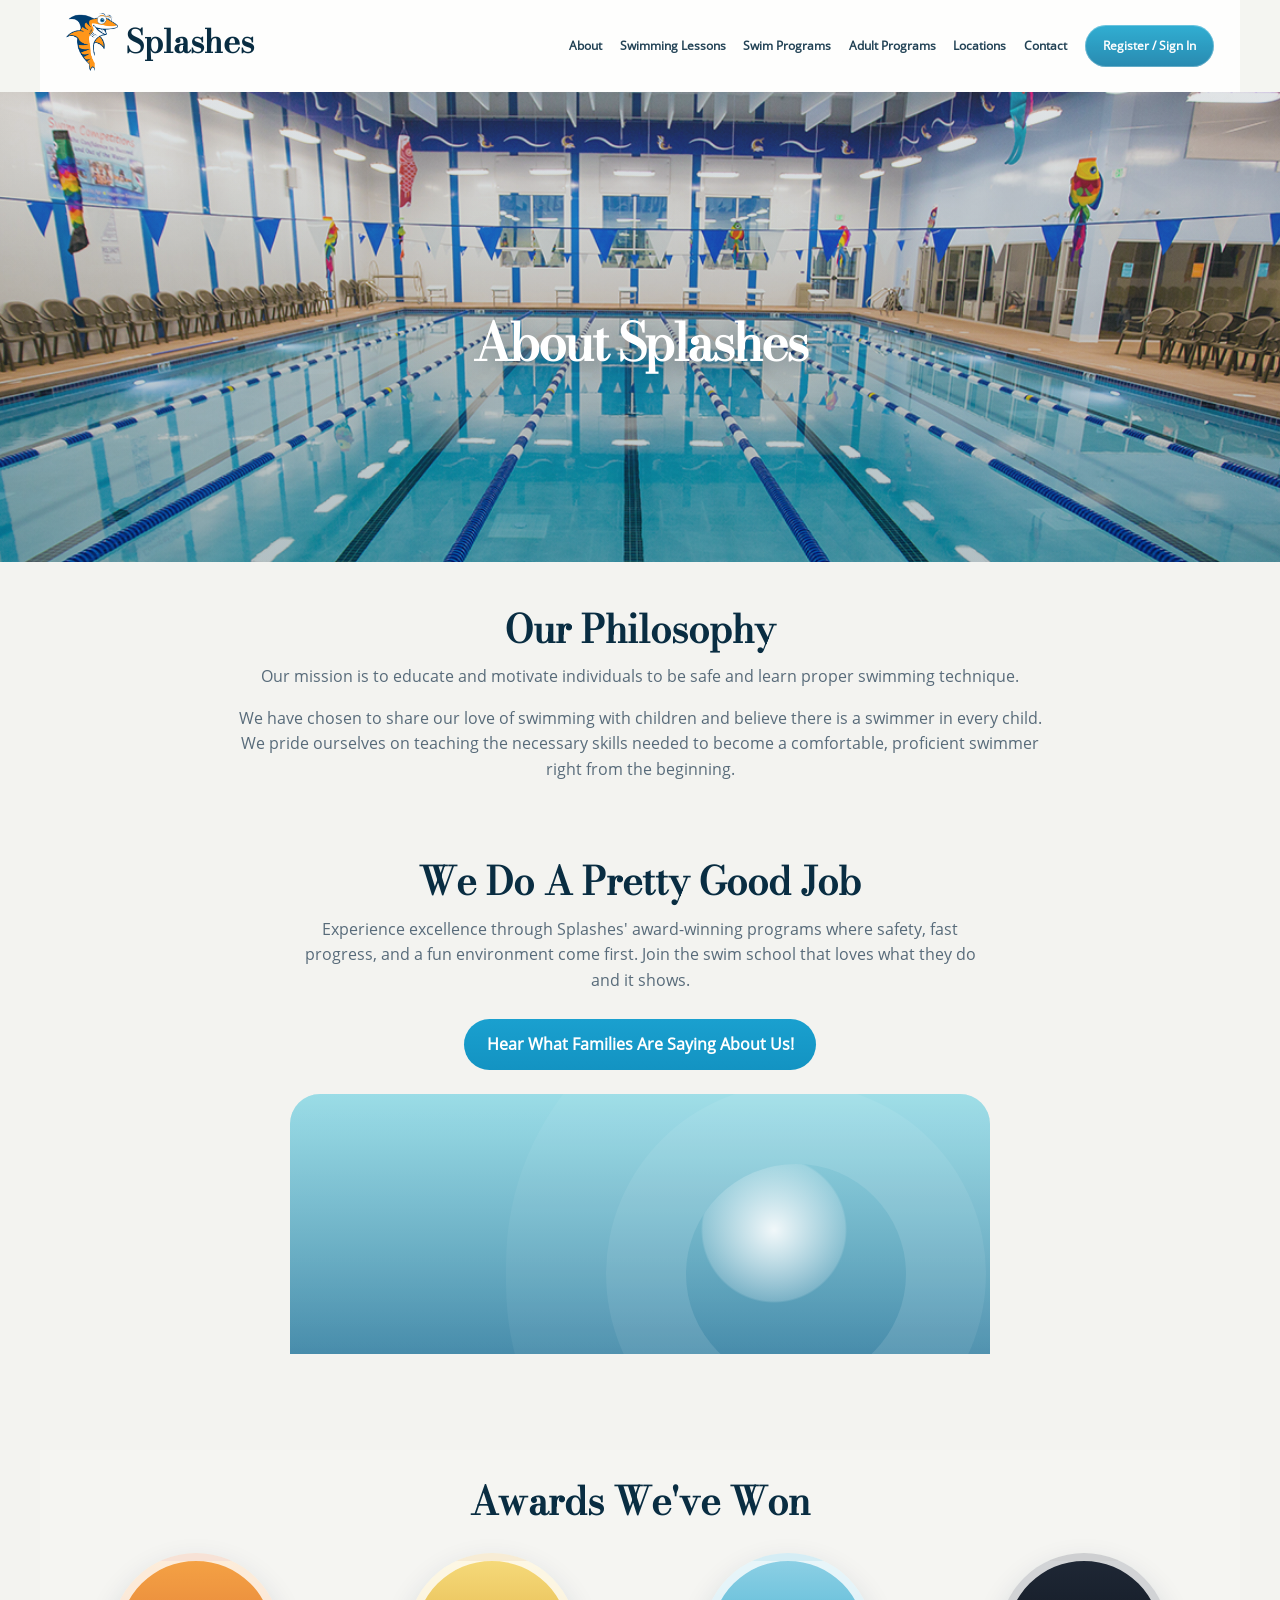
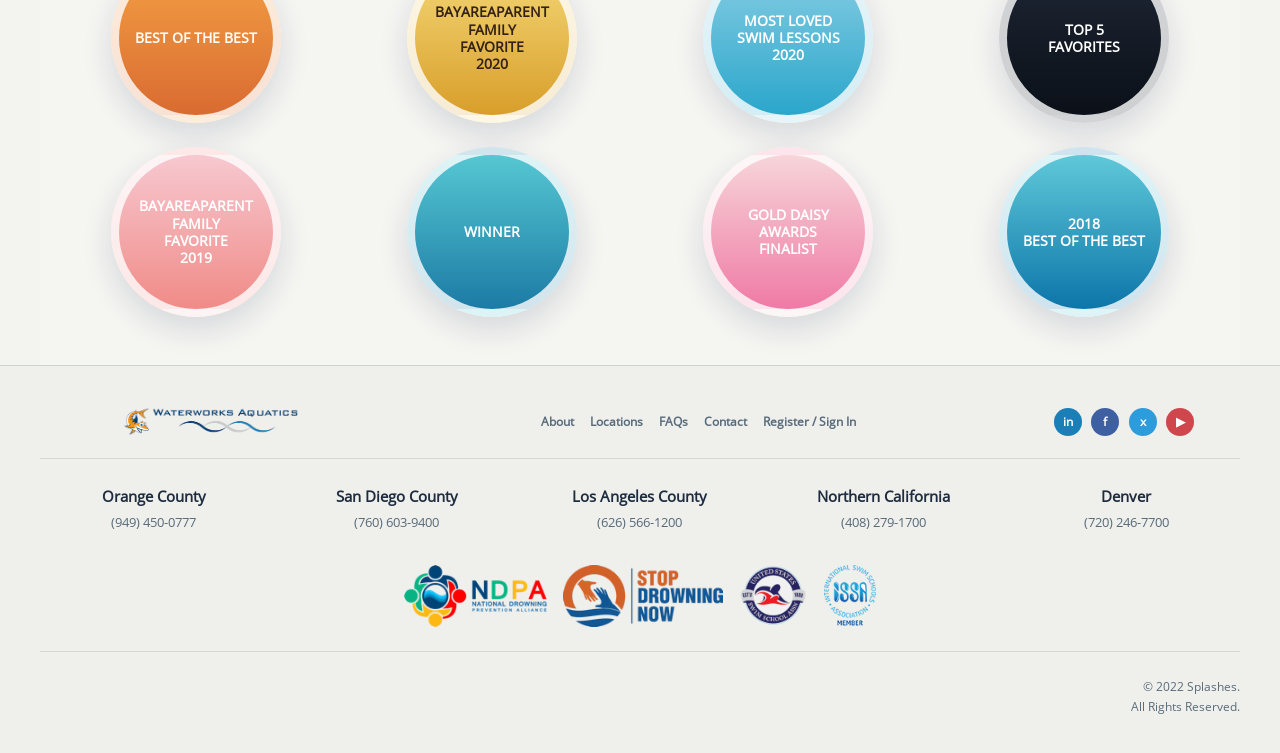
==== about.html @ 82102876 "Revised home page, added about and contact pages." ====
<!DOCTYPE html>
<html lang="en">
<head>
    <meta charset="UTF-8">
    <meta name="viewport" content="width=device-width, initial-scale=1.0">
    <title>Splashes Swim School | About</title>
    <link rel="stylesheet" href="style.css">
</head>
<body class="about-page">
    <header class="site-header site-header-home" id="site-header">
        <div class="brand-wrap">
            <a href="index.html" class="brand" aria-label="Splashes home">
                <img src="images/shark-full.png" alt="Splashes shark logo" class="brand-shark">
                <span class="brand-text">Splashes</span>
            </a>
        </div>

        <button class="nav-toggle" type="button" aria-expanded="false" aria-controls="site-nav">
            <span class="nav-toggle-lines" aria-hidden="true"></span>
        </button>

        <nav class="site-nav" id="site-nav" aria-label="Main navigation">
            <a href="about.html">About</a>
            <a href="index.html#lessons">Swimming Lessons</a>
            <a href="index.html#programs">Swim Programs</a>
            <a href="index.html#adult-programs">Adult Programs</a>
            <a href="index.html#locations">Locations</a>
            <a href="contact.html">Contact</a>
            <a class="nav-cta" href="index.html#register">Register / Sign In</a>
        </nav>
    </header>

    <main>
        <section class="hero about-hero">
            <div class="hero-content">
                <h1>About Splashes</h1>
            </div>
        </section>

        <section class="philosophy-section">
            <h2>Our Philosophy</h2>
            <div class="philosophy-copy">
                <p>Our mission is to educate and motivate individuals to be safe and learn proper swimming technique.</p>
                <p>We have chosen to share our love of swimming with children and believe there is a swimmer in every child. We pride ourselves on teaching the necessary skills needed to become a comfortable, proficient swimmer right from the beginning.</p>
            </div>
        </section>

        <section class="about-cta">
            <h2>We Do A Pretty Good Job</h2>
            <p>Experience excellence through Splashes' award-winning programs where safety, fast progress, and a fun environment come first. Join the swim school that loves what they do and it shows.</p>
            <a href="#about-awards" class="button button-primary button-inline">Hear What Families Are Saying About Us!</a>
            <div class="about-illustration" aria-hidden="true"></div>
        </section>

        <section class="awards-section" id="about-awards">
            <h2>Awards We've Won</h2>
            <div class="awards-grid">
                <div class="award-badge badge-orange">Best of the Best</div>
                <div class="award-badge badge-gold">BayAreaParent<br>Family<br>Favorite<br>2020</div>
                <div class="award-badge badge-cyan">Most Loved<br>Swim lessons<br>2020</div>
                <div class="award-badge badge-black">Top 5<br>Favorites</div>
                <div class="award-badge badge-salmon">BayAreaParent<br>Family<br>Favorite<br>2019</div>
                <div class="award-badge badge-teal">Winner</div>
                <div class="award-badge badge-pink">Gold Daisy<br>Awards<br>Finalist</div>
                <div class="award-badge badge-blue">2018<br>Best of the Best</div>
            </div>
        </section>
    </main>

    <footer class="site-footer" id="contact">
        <div class="footer-brand-row">
            <div class="footer-logo-wrap">
                <img src="images/footer-logo-wave-small.png" alt="Splashes logo" class="footer-logo">
            </div>
            <div class="footer-nav">
                <a href="about.html">About</a>
                <a href="index.html#lessons">Locations</a>
                <a href="index.html#programs">FAQs</a>
                <a href="#contact">Contact</a>
                <a href="index.html#register">Register / Sign In</a>
            </div>
            <div class="social-links" aria-label="Social media links">
                <a href="#" aria-label="Instagram">in</a>
                <a href="#" aria-label="Facebook">f</a>
                <a href="#" aria-label="Twitter">x</a>
                <a href="#" aria-label="YouTube">▶</a>
            </div>
        </div>

        <div class="footer-location-grid">
            <div>
                <h4>Orange County</h4>
                <p>(949) 450-0777</p>
            </div>
            <div>
                <h4>San Diego County</h4>
                <p>(760) 603-9400</p>
            </div>
            <div>
                <h4>Los Angeles County</h4>
                <p>(626) 566-1200</p>
            </div>
            <div>
                <h4>Northern California</h4>
                <p>(408) 279-1700</p>
            </div>
            <div>
                <h4>Denver</h4>
                <p>(720) 246-7700</p>
            </div>
        </div>

        <div class="footer-endorsements">
            <img src="images/sponsors/footer-ndpa-logo.png" alt="NDPA logo">
            <img src="images/sponsors/footer-stop-drowning-now-logo.png" alt="Stop Drowning Now logo">
            <img src="images/sponsors/footer-usssa-logo-2.png" alt="USSSA logo">
            <img src="images/sponsors/footer-member-issa-logo.png" alt="ISSA logo">
        </div>

        <div class="footer-bottom">
            <p>© 2022 Splashes.<br>All Rights Reserved.</p>
        </div>
    </footer>

    <script src="script.js"></script>
</body>
</html>
---- style.css ----
@font-face {
    font-family: "Bodoni Moda";
    src: url("Fonts/Bodoni_Moda/static/BodoniModa_72pt/BodoniModa_72pt-Regular.ttf") format("truetype");
    font-display: swap;
}

@font-face {
    font-family: "Open Sans";
    src: url("Fonts/open-sans/OpenSans-Regular.ttf") format("truetype");
    font-display: swap;
}

:root {
    --navy: #092d42;
    --navy-deep: #051f30;
    --blue: #0a7aa9;
    --blue-soft: #cfeef8;
    --teal: #5fc9d9;
    --orange: #ef7b34;
    --orange-deep: #d86d2b;
    --off-white: #f4f6f5;
    --cream: #eef2ef;
    --ink: #1d2c3e;
    --muted: #586b7a;
    --line: rgba(9, 45, 66, 0.15);
    --white: #ffffff;
    --shadow: 0 18px 45px rgba(4, 22, 34, 0.14);
}

* {
    box-sizing: border-box;
}

html {
    scroll-behavior: smooth;
}

body {
    margin: 0;
    font-family: "Open Sans", sans-serif;
    color: var(--ink);
    background: #f4f5f1;
    line-height: 1.6;
}

img {
    display: block;
    max-width: 100%;
}

a {
    color: inherit;
    text-decoration: none;
}

button,
input,
textarea,
select {
    font: inherit;
}

.site-header {
    width: min(100%, 1200px);
    margin: 0 auto;
    padding: 0.8rem 1.6rem;
    display: flex;
    align-items: center;
    justify-content: space-between;
    gap: 1rem;
    background: rgba(255, 255, 255, 0.76);
    position: sticky;
    top: 0;
    z-index: 20;
    backdrop-filter: blur(14px);
}

.site-header-home {
    background: rgba(255, 255, 255, 0.86);
}

.brand {
    display: inline-flex;
    align-items: center;
    gap: 0.5rem;
    font-family: "Bodoni Moda", serif;
    font-size: clamp(1.9rem, 2.5vw, 2.8rem);
    font-weight: 600;
    color: var(--navy);
}

.brand-shark {
    width: 52px;
    height: auto;
}

.brand-text {
    line-height: 1;
}

.site-nav {
    display: flex;
    align-items: center;
    justify-content: flex-end;
    flex-wrap: wrap;
    gap: 1.1rem;
    font-size: 0.76rem;
    font-weight: 700;
    color: var(--navy);
}

.site-nav a {
    opacity: 0.9;
}

.nav-cta {
    display: inline-flex;
    align-items: center;
    justify-content: center;
    min-height: 36px;
    padding: 0.7rem 1.15rem;
    border-radius: 999px;
    background: linear-gradient(180deg, #1ba6ce, #127ea8);
    color: var(--white);
    box-shadow: inset 0 0 0 1px rgba(255,255,255,0.28);
}

.nav-toggle {
    display: none;
    width: 48px;
    height: 48px;
    border: 0;
    border-radius: 50%;
    background: rgba(255, 255, 255, 0.15);
    color: var(--navy);
    position: relative;
}

.nav-toggle-lines,
.nav-toggle-lines::before,
.nav-toggle-lines::after {
    position: absolute;
    left: 50%;
    width: 22px;
    height: 2px;
    border-radius: 999px;
    background: currentColor;
    transform: translateX(-50%);
    content: "";
}

.nav-toggle-lines {
    top: 50%;
    transform: translate(-50%, -50%);
}

.nav-toggle-lines::before {
    top: -7px;
}

.nav-toggle-lines::after {
    top: 7px;
}

main {
    background: #f3f3f0;
}

.hero {
    position: relative;
    width: 100%;
    min-height: 530px;
    display: grid;
    place-items: center;
    background-position: center center;
    background-size: cover;
    overflow: hidden;
}

.hero-home {
    background:
        linear-gradient(rgba(19, 54, 67, 0.18), rgba(19, 54, 67, 0.18)),
        url("images/home.jpeg") center/cover no-repeat;
}

.hero::before {
    content: "";
    position: absolute;
    inset: 0;
    background: linear-gradient(180deg, rgba(255,255,255,0.12), rgba(16, 65, 76, 0.2));
}

.hero-content {
    position: relative;
    z-index: 1;
    text-align: center;
    color: var(--white);
    padding-top: 2rem;
}

.hero h1 {
    margin: 0;
    font-family: "Bodoni Moda", serif;
    font-size: clamp(2.4rem, 4vw, 4.1rem);
    line-height: 0.95;
    letter-spacing: -0.04em;
    text-shadow: 0 6px 18px rgba(11, 31, 48, 0.3);
}

.hero-actions {
    margin-top: 1.5rem;
    display: flex;
    justify-content: center;
    flex-wrap: wrap;
    gap: 1rem;
}

.button {
    display: inline-flex;
    align-items: center;
    justify-content: center;
    border-radius: 999px;
    font-weight: 700;
    transition: transform 0.2s ease, filter 0.2s ease;
}

.button:hover {
    transform: translateY(-1px);
    filter: brightness(1.02);
}

.button-pill {
    min-height: 42px;
    padding: 0.75rem 1.25rem;
    border: 2px solid rgba(255,255,255,0.8);
    background: rgba(255,255,255,0.16);
    color: var(--white);
    font-size: 0.9rem;
}

.button-light {
    background: rgba(250, 252, 252, 0.12);
    border-color: rgba(255,255,255,0.8);
}

.register-strip {
    background: linear-gradient(90deg, #f38b43, #df7b3a);
    padding: 1rem 1.5rem;
    text-align: center;
}

.register-strip h2 {
    margin: 0;
    color: var(--white);
    font-family: "Bodoni Moda", serif;
    font-size: clamp(2.1rem, 3vw, 3.4rem);
    line-height: 1.2;
}

.hiring-banner {
    width: min(100%, 1180px);
    margin: 1.2rem auto 0;
    padding: 1.3rem 1.5rem;
    display: grid;
    grid-template-columns: 1fr 2fr 1fr;
    gap: 1rem;
    align-items: center;
    background: #eceee9;
}

.hiring-card {
    min-height: 110px;
    display: flex;
    align-items: center;
    justify-content: center;
    text-align: center;
    border-radius: 18px;
    overflow: hidden;
}

.hiring-card-small {
    background: linear-gradient(135deg, #257ab0, #49a4d4);
    color: var(--white);
    padding: 1rem;
    font-weight: 900;
    font-size: clamp(1.6rem, 2vw, 2.2rem);
    text-transform: uppercase;
    font-family: "Bodoni Moda", serif;
}

.hiring-card-copy {
    display: block;
    background: linear-gradient(135deg, #0d4d74, #1a7db6);
    color: var(--white);
    padding: 1rem 1.2rem;
}

.eyebrow-small {
    display: block;
    font-size: 0.72rem;
    letter-spacing: 0.08em;
    font-weight: 800;
    margin-bottom: 0.25rem;
}

.hiring-card-copy h3 {
    margin: 0.1rem 0;
    font-size: clamp(2rem, 3vw, 3rem);
    line-height: 1;
    font-family: "Bodoni Moda", serif;
}

.hiring-card-copy p {
    margin: 0.35rem 0 0;
    font-size: 0.8rem;
    font-weight: 700;
    line-height: 1.4;
}

.hiring-card-cta {
    background: linear-gradient(135deg, #0b6d9a, #1aa1d3);
    color: var(--white);
    font-weight: 800;
    font-size: 1.1rem;
    line-height: 1.25;
}

.teaching-section {
    width: min(100%, 1180px);
    margin: 3rem auto 0;
    padding: 2rem 1rem 0;
    display: grid;
    grid-template-columns: 1.05fr 0.95fr;
    gap: 2rem;
    align-items: center;
    background: rgba(255,255,255,0.18);
}

.teaching-copy {
    padding: 1rem 0 0 2rem;
}

.teaching-copy h2,
.awards-section h2,
.location-overlay h2,
.philosophy-section h2,
.about-cta h2 {
    margin: 0 0 1rem;
    font-family: "Bodoni Moda", serif;
    font-size: clamp(2.3rem, 3vw, 4rem);
    line-height: 1;
    color: var(--navy);
}

.teaching-copy p,
.philosophy-copy p {
    margin: 0 0 1rem;
    color: var(--muted);
    font-size: 1rem;
}

.teaching-list-wrap {
    margin: 1.2rem 0 1rem;
}

.teaching-list-wrap h3 {
    margin: 0 0 0.6rem;
    font-size: 1.1rem;
    color: var(--navy);
}

.teaching-list {
    margin: 0 0 1rem;
    padding-left: 1.2rem;
    color: var(--muted);
}

.teaching-list li + li {
    margin-top: 0.45rem;
}

.button-inline {
    background: linear-gradient(180deg, #1aa0cf, #1393c2);
    color: var(--white);
    min-height: 42px;
    padding: 0.8rem 1.4rem;
    margin-top: 0.4rem;
}

.teaching-visual {
    position: relative;
    min-height: 430px;
}

.teaching-visual img {
    width: 100%;
    height: 100%;
    object-fit: cover;
    border-radius: 0 0 0 0;
    box-shadow: var(--shadow);
}

.location-cta {
    width: min(100%, 1200px);
    margin: 2.5rem auto 0;
    min-height: 300px;
    display: grid;
    place-items: center;
    background:
        linear-gradient(rgba(15, 42, 59, 0.56), rgba(15, 42, 59, 0.56)),
        url("images/home-our-locations-bg.jpeg") center/cover no-repeat;
}

.location-overlay {
    text-align: center;
    color: var(--white);
    padding: 2rem 1rem;
}

.location-overlay h2 {
    color: var(--white);
    font-size: clamp(2.3rem, 4vw, 4rem);
    margin-bottom: 1.2rem;
}

.awards-section {
    width: min(100%, 1200px);
    margin: 3rem auto 0;
    padding: 2rem 1rem 3rem;
    text-align: center;
    background: rgba(255,255,255,0.12);
}

.awards-grid {
    margin-top: 2rem;
    display: grid;
    grid-template-columns: repeat(4, minmax(120px, 1fr));
    gap: 1.5rem 1rem;
    justify-items: center;
}

.award-badge {
    width: 170px;
    min-height: 170px;
    display: grid;
    place-items: center;
    padding: 1rem;
    border-radius: 50%;
    border: 8px solid rgba(255,255,255,0.8);
    font-weight: 800;
    font-size: 0.9rem;
    line-height: 1.2;
    text-transform: uppercase;
    box-shadow: 0 12px 30px rgba(18, 43, 76, 0.14);
}

.badge-orange {
    background: linear-gradient(180deg, #f4a144, #d96b31);
    color: #fff;
}

.badge-gold {
    background: linear-gradient(180deg, #f5d979, #d89e2a);
    color: #342314;
}

.badge-cyan {
    background: linear-gradient(180deg, #8bcfe4, #2aa6cb);
    color: #fff;
}

.badge-black {
    background: linear-gradient(180deg, #1e2735, #0b1018);
    color: #fff;
}

.badge-salmon {
    background: linear-gradient(180deg, #f7c8d0, #f08b87);
    color: #fff;
}

.badge-teal {
    background: linear-gradient(180deg, #56c7d2, #1c7ba5);
    color: #fff;
}

.badge-pink {
    background: linear-gradient(180deg, #f7d5d9, #ef7aa5);
    color: #fff;
}

.badge-blue {
    background: linear-gradient(180deg, #5fc9d9, #0d75a9);
    color: #fff;
}

.site-footer {
    background: #efefec;
    padding: 2.5rem 1.5rem 1.5rem;
    color: var(--navy);
    border-top: 1px solid rgba(9, 45, 66, 0.15);
}

.footer-brand-row {
    width: min(100%, 1200px);
    margin: 0 auto;
    display: grid;
    grid-template-columns: 1.2fr 2fr 0.8fr;
    align-items: center;
    gap: 1.25rem;
    padding-bottom: 1.25rem;
    border-bottom: 1px solid rgba(9, 45, 66, 0.12);
}

.footer-logo-wrap {
    display: flex;
    align-items: center;
    justify-content: center;
}

.footer-logo {
    width: 190px;
    max-width: 100%;
}

.footer-nav {
    display: flex;
    justify-content: center;
    flex-wrap: wrap;
    gap: 1rem;
    font-size: 0.75rem;
    color: var(--muted);
    font-weight: 600;
}

.social-links {
    display: flex;
    justify-content: center;
    gap: 0.6rem;
}

.social-links a {
    width: 28px;
    height: 28px;
    display: grid;
    place-items: center;
    border-radius: 50%;
    font-size: 0.76rem;
    font-weight: 900;
    color: var(--white);
    background: #1a7eb7;
}

.social-links a:nth-child(2) { background: #3e5fa1; }
.social-links a:nth-child(3) { background: #2d9cdc; }
.social-links a:nth-child(4) { background: #d0464d; }

.footer-location-grid {
    width: min(100%, 1200px);
    margin: 1.6rem auto 0;
    display: grid;
    grid-template-columns: repeat(5, minmax(0, 1fr));
    gap: 0.8rem 1rem;
    text-align: center;
}

.footer-location-grid h4 {
    margin: 0 0 0.25rem;
    font-size: 0.92rem;
    color: var(--ink);
}

.footer-location-grid p {
    margin: 0;
    color: var(--muted);
    font-size: 0.8rem;
}

.footer-endorsements {
    width: min(100%, 1200px);
    margin: 2rem auto 0;
    display: flex;
    flex-wrap: wrap;
    justify-content: center;
    gap: 1rem;
}

.footer-endorsements img {
    max-height: 62px;
    width: auto;
}

.footer-bottom {
    width: min(100%, 1200px);
    margin: 1.5rem auto 0;
    padding-top: 0.8rem;
    border-top: 1px solid rgba(9, 45, 66, 0.12);
    text-align: right;
    color: var(--muted);
    font-size: 0.78rem;
}

.about-page .hero {
    background:
        linear-gradient(rgba(8, 36, 53, 0.14), rgba(8, 36, 53, 0.14)),
        url("images/about-us-hero.jpeg") center/cover no-repeat;
    min-height: 470px;
}

.about-page .hero h1 {
    font-size: clamp(2.8rem, 4vw, 4.4rem);
}

.contact-page .site-header {
    background: rgba(12, 50, 71, 0.92);
    color: var(--white);
}

.contact-page .brand,
.contact-page .site-nav,
.contact-page .nav-toggle {
    color: var(--white);
}

.contact-page .nav-cta {
    background: linear-gradient(180deg, #1ca8d8, #0f7fa9);
}

.contact-page .hero {
    min-height: 310px;
    background:
        linear-gradient(rgba(8, 36, 53, 0.12), rgba(8, 36, 53, 0.12)),
        url("images/contact-hero.jpeg") center/cover no-repeat;
}

.contact-page .hero h1 {
    font-size: clamp(2.8rem, 4.2vw, 5rem);
    color: var(--white);
    text-shadow: 0 4px 12px rgba(10, 33, 52, 0.35);
}

.contact-intro {
    width: min(100%, 1100px);
    margin: 1.5rem auto 0;
    text-align: center;
    padding: 0 1rem;
}

.contact-intro p {
    margin: 0;
    color: var(--muted);
    font-size: clamp(1rem, 1.6vw, 1.2rem);
    line-height: 1.6;
}

.contact-grid {
    width: min(100%, 900px);
    margin: 2rem auto 4rem;
    display: grid;
    grid-template-columns: repeat(4, minmax(140px, 1fr));
    gap: 1.2rem 1.4rem;
    padding: 0 1rem;
}

.contact-item {
    display: flex;
    flex-direction: column;
    align-items: center;
    justify-content: flex-start;
    text-align: center;
    padding: 1rem 0.5rem;
    background: rgba(255,255,255,0.55);
    border: 1px solid rgba(9, 45, 66, 0.1);
    border-radius: 14px;
    min-height: 180px;
}

.contact-icon {
    width: 110px;
    height: 110px;
    display: grid;
    place-items: center;
    border: 4px solid #1c2d3d;
    border-radius: 50%;
    margin-bottom: 0.8rem;
    font-family: "Bodoni Moda", serif;
    font-size: 3.3rem;
    color: #1c2d3d;
    background: rgba(255,255,255,0.15);
    line-height: 1;
}

.icon-question { font-size: 4.1rem; }
.icon-party { font-size: 3rem; }
.icon-voice { font-size: 3.1rem; }
.icon-pool { font-size: 2.9rem; }
.icon-form { font-size: 2.75rem; }
.icon-award { font-size: 2.8rem; }
.icon-safety { font-size: 3rem; }
.icon-baby { font-size: 3.2rem; }

.contact-label {
    font-weight: 700;
    color: var(--navy);
    font-size: 0.85rem;
    line-height: 1.5;
}

.contact-footer {
    margin-top: 0;
}

@media (max-width: 960px) {
    .contact-grid {
        grid-template-columns: repeat(2, minmax(140px, 1fr));
    }
}

@media (max-width: 640px) {
    .contact-grid {
        grid-template-columns: 1fr;
    }

    .contact-item {
        min-height: 150px;
    }

    .contact-icon {
        width: 90px;
        height: 90px;
        font-size: 2.5rem;
    }
}

.philosophy-section {
    width: min(100%, 1100px);
    margin: 0 auto;
    padding: 3rem 1rem 0;
    text-align: center;
}

.philosophy-copy {
    max-width: 820px;
    margin: 0 auto;
}

.about-cta {
    width: min(100%, 1200px);
    margin: 3rem auto 0;
    padding: 2rem 1rem 3rem;
    text-align: center;
}

.about-cta p {
    max-width: 700px;
    margin: 0 auto 1.2rem;
    color: var(--muted);
}

.about-illustration {
    width: min(100%, 700px);
    margin: 1.5rem auto 0;
    min-height: 260px;
    background: linear-gradient(180deg, rgba(91, 201, 219, 0.75), rgba(22, 110, 150, 0.82));
    border-radius: 30px 30px 0 0;
    position: relative;
    overflow: hidden;
}

.about-illustration::before {
    content: "";
    position: absolute;
    inset: 0;
    background: linear-gradient(180deg, rgba(255,255,255,0.2), rgba(255,255,255,0.05));
}

.about-illustration::after {
    content: "";
    position: absolute;
    width: 220px;
    height: 220px;
    right: 12%;
    bottom: -30px;
    border-radius: 50%;
    background: radial-gradient(circle at 40% 30%, rgba(255,255,255,0.9), rgba(255,255,255,0.2) 35%, rgba(0,0,0,0) 36%);
    box-shadow: 0 0 0 80px rgba(255,255,255,0.07), 0 0 0 180px rgba(255,255,255,0.05);
}

@media (max-width: 960px) {
    .site-header {
        padding: 0.8rem 1rem;
    }

    .site-nav {
        display: none;
        position: absolute;
        left: 1rem;
        right: 1rem;
        top: calc(100% + 0.5rem);
        background: rgba(255,255,255,0.96);
        border-radius: 18px;
        box-shadow: var(--shadow);
        padding: 1rem;
        flex-direction: column;
        align-items: flex-start;
    }

    .site-header.is-open .site-nav {
        display: flex;
    }

    .nav-toggle {
        display: inline-block;
    }

    .hiring-banner {
        grid-template-columns: 1fr;
    }

    .teaching-section,
    .footer-brand-row,
    .footer-location-grid {
        grid-template-columns: 1fr;
    }

    .teaching-copy {
        padding-left: 0;
    }

    .awards-grid {
        grid-template-columns: repeat(2, minmax(120px, 1fr));
    }
}

@media (max-width: 640px) {
    .hero {
        min-height: 420px;
    }

    .hero-actions {
        flex-direction: column;
        align-items: center;
    }

    .button-pill,
    .button-inline {
        width: min(100%, 260px);
    }

    .awards-grid {
        grid-template-columns: 1fr;
    }

    .brand {
        font-size: 1.7rem;
    }

    .brand-shark {
        width: 38px;
    }

    .location-overlay h2 {
        font-size: 2.1rem;
    }

    .footer-bottom {
        text-align: center;
    }
}
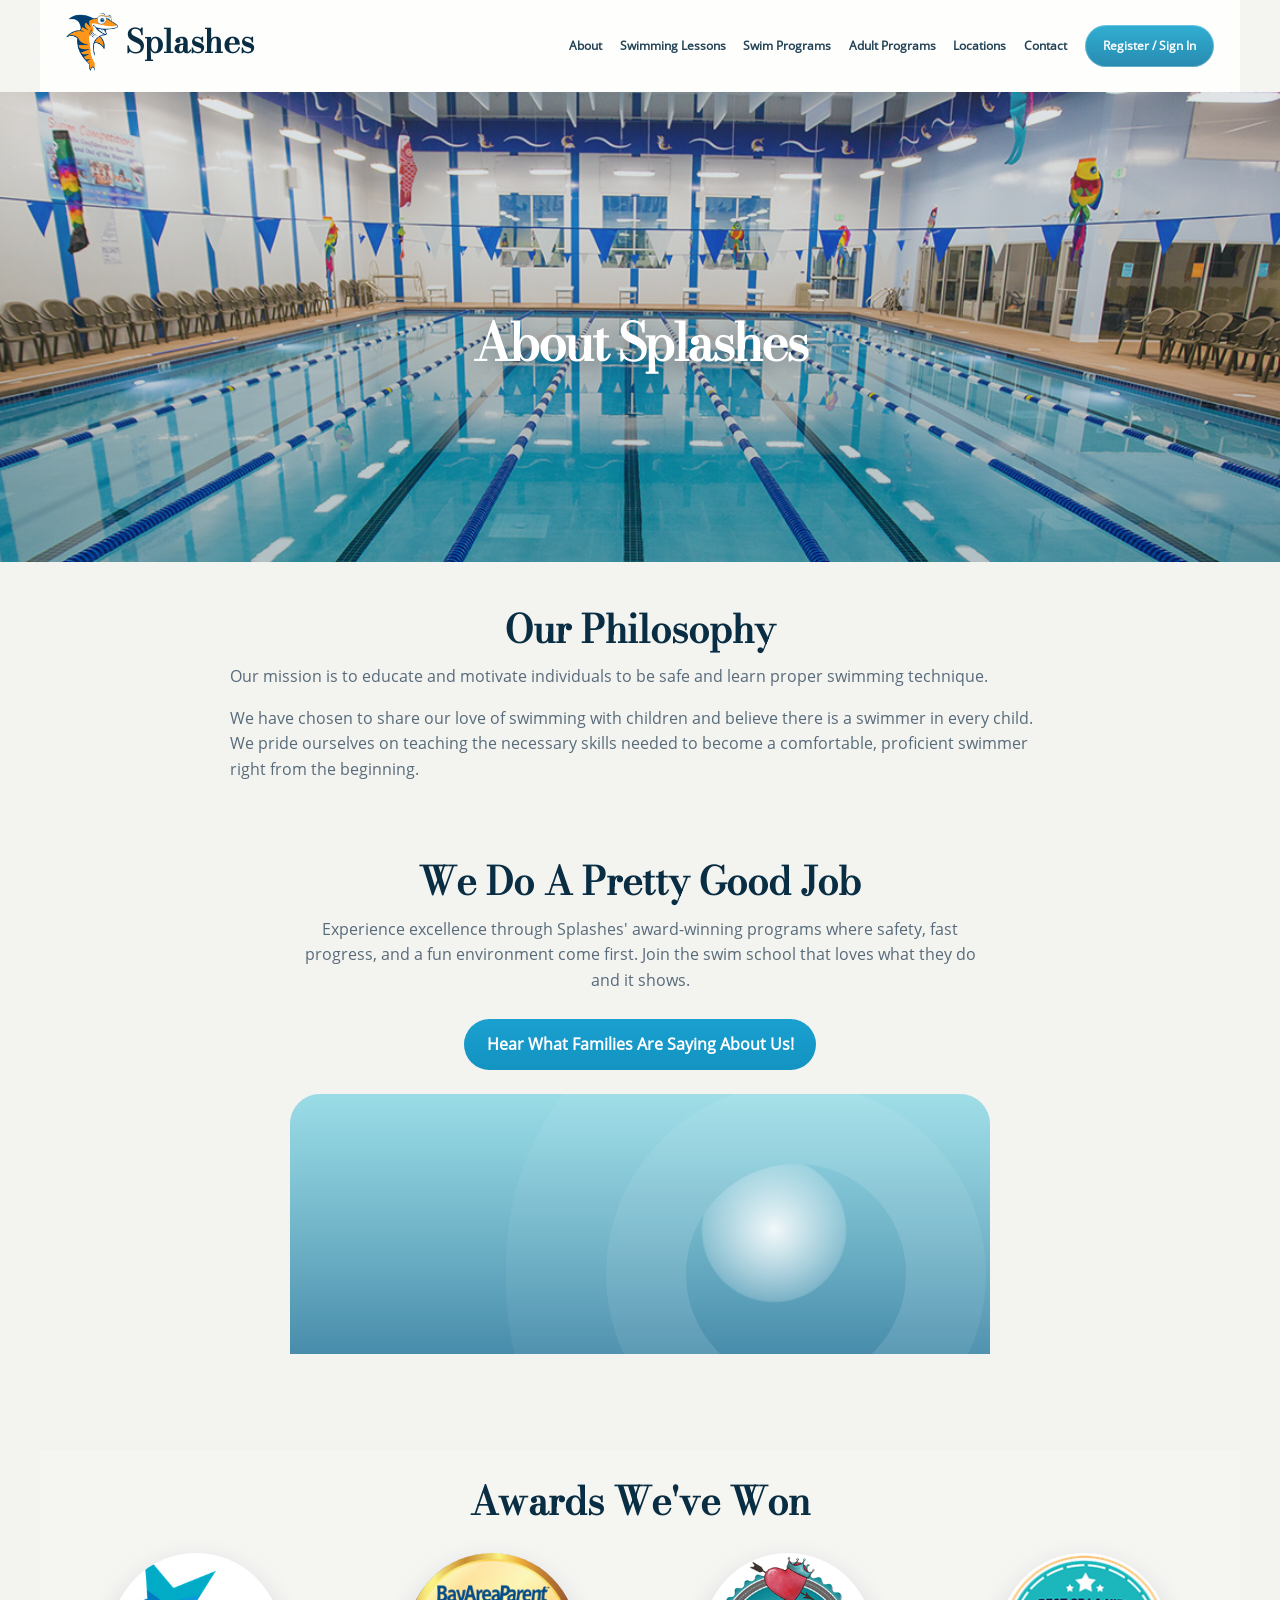
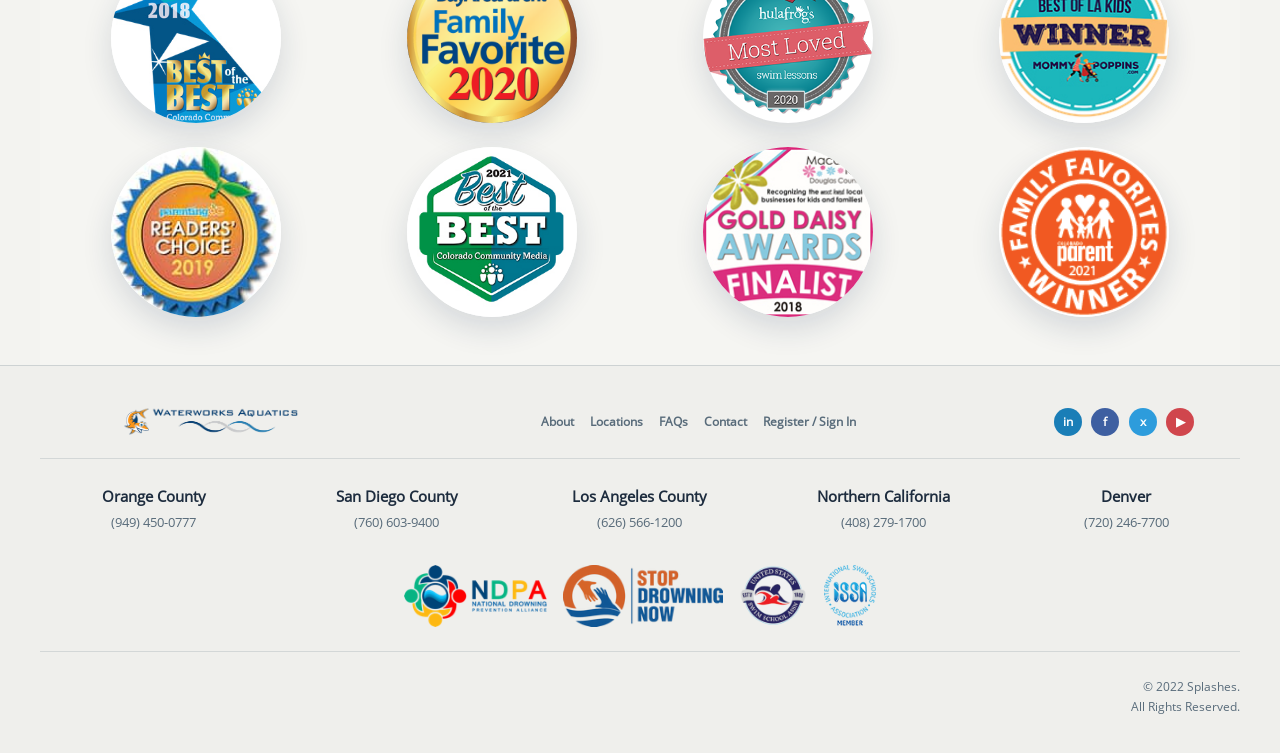
==== commit d3d1ed13: "Added proper images" ====
--- a/about.html
+++ b/about.html
@@ -21,12 +21,12 @@
 
         <nav class="site-nav" id="site-nav" aria-label="Main navigation">
             <a href="about.html">About</a>
-            <a href="index.html#lessons">Swimming Lessons</a>
-            <a href="index.html#programs">Swim Programs</a>
-            <a href="index.html#adult-programs">Adult Programs</a>
-            <a href="index.html#locations">Locations</a>
+            <a href="lessons.html">Swimming Lessons</a>
+            <a href="programs.html">Swim Programs</a>
+            <a href="adult-programs.html">Adult Programs</a>
+            <a href="locations.html">Locations</a>
             <a href="contact.html">Contact</a>
-            <a class="nav-cta" href="index.html#register">Register / Sign In</a>
+            <a class="nav-cta" href="register.html">Register / Sign In</a>
         </nav>
     </header>
 
@@ -55,14 +55,14 @@
         <section class="awards-section" id="about-awards">
             <h2>Awards We've Won</h2>
             <div class="awards-grid">
-                <div class="award-badge badge-orange">Best of the Best</div>
-                <div class="award-badge badge-gold">BayAreaParent<br>Family<br>Favorite<br>2020</div>
-                <div class="award-badge badge-cyan">Most Loved<br>Swim lessons<br>2020</div>
-                <div class="award-badge badge-black">Top 5<br>Favorites</div>
-                <div class="award-badge badge-salmon">BayAreaParent<br>Family<br>Favorite<br>2019</div>
-                <div class="award-badge badge-teal">Winner</div>
-                <div class="award-badge badge-pink">Gold Daisy<br>Awards<br>Finalist</div>
-                <div class="award-badge badge-blue">2018<br>Best of the Best</div>
+                <div class="award-image-card"><img src="images/awards/best-of-the-best-2018.jpeg" alt="Best of the Best 2018 award"></div>
+                <div class="award-image-card"><img src="images/awards/bay-area-parent-gold2020.png" alt="Bay Area Parent Gold 2020 award"></div>
+                <div class="award-image-card"><img src="images/awards/mla-swim-lessons-winner-2020-250x250.png" alt="Most Loved Swim Lessons 2020 award"></div>
+                <div class="award-image-card"><img src="images/awards/best-of-la-kids-winner.jpeg" alt="Best of LA Kids winner award"></div>
+                <div class="award-image-card"><img src="images/awards/website-parenting-oc-2019.jpeg" alt="Parenting OC 2019 award"></div>
+                <div class="award-image-card"><img src="images/awards/best-colorado-community-media-2021.jpeg" alt="Best Colorado Community Media 2021 award"></div>
+                <div class="award-image-card"><img src="images/awards/gold-daisy-award-finalist-2018.jpeg" alt="Gold Daisy Award finalist 2018"></div>
+                <div class="award-image-card"><img src="images/awards/colorado-parenting-family-fav2021.png" alt="Colorado Parenting Family Favorite 2021 award"></div>
             </div>
         </section>
     </main>
@@ -74,10 +74,10 @@
             </div>
             <div class="footer-nav">
                 <a href="about.html">About</a>
-                <a href="index.html#lessons">Locations</a>
-                <a href="index.html#programs">FAQs</a>
-                <a href="#contact">Contact</a>
-                <a href="index.html#register">Register / Sign In</a>
+                <a href="locations.html">Locations</a>
+                <a href="programs.html">FAQs</a>
+                <a href="contact.html">Contact</a>
+                <a href="register.html">Register / Sign In</a>
             </div>
             <div class="social-links" aria-label="Social media links">
                 <a href="#" aria-label="Instagram">in</a>
--- a/style.css
+++ b/style.css
@@ -75,6 +75,37 @@
     backdrop-filter: blur(14px);
 }
 
+.locations-menu-panel {
+    width: 100%;
+    flex: 0 0 100%;
+}
+
+.locations-menu-panel[hidden] {
+    display: none;
+}
+
+.locations-menu-panel .locations-directory-wrap {
+    margin-top: 0;
+}
+
+.site-nav .locations-menu-panel {
+    width: 100%;
+}
+
+.site-nav .locations-menu-panel .locations-directory-wrap {
+    padding-left: 0;
+    padding-right: 0;
+    padding-top: 0.6rem;
+}
+
+.site-nav .locations-menu-panel .locations-directory-panel {
+    width: 100%;
+}
+
+.locations-page main .locations-directory-wrap {
+    display: none;
+}
+
 .site-header-home {
     background: rgba(255, 255, 255, 0.86);
 }
@@ -183,6 +214,22 @@
         url("images/home.jpeg") center/cover no-repeat;
 }
 
+.hero-adult {
+    background:
+        linear-gradient(rgba(19, 54, 67, 0.18), rgba(19, 54, 67, 0.18)),
+        url("images/lap-swimming.jpeg") center/cover no-repeat;
+}
+
+.hero-lessons {
+    background:
+        linear-gradient(rgba(19, 54, 67, 0.18), rgba(19, 54, 67, 0.18)),
+        url("images/which-lesson-is-best.jpeg") center/cover no-repeat;
+}
+.hero-programs {
+    background:
+        linear-gradient(rgba(19, 54, 67, 0.18), rgba(19, 54, 67, 0.18)),
+        url("images/summer-swim-camps.jpeg") center/cover no-repeat;
+}
 .hero::before {
     content: "";
     position: absolute;
@@ -357,6 +404,11 @@
     margin: 0 0 1rem;
     color: var(--muted);
     font-size: 1rem;
+}
+
+.philosophy-copy a {
+    color: var(--blue);
+    text-decoration: underline;
 }
 
 .teaching-list-wrap {
@@ -454,6 +506,23 @@
     box-shadow: 0 12px 30px rgba(18, 43, 76, 0.14);
 }
 
+.award-image-card {
+    width: 170px;
+    height: 170px;
+    display: grid;
+    place-items: center;
+    border-radius: 50%;
+    overflow: hidden;
+    background: #ffffff;
+    box-shadow: 0 12px 30px rgba(18, 43, 76, 0.14);
+}
+
+.award-image-card img {
+    width: 100%;
+    height: 100%;
+    object-fit: cover;
+}
+
 .badge-orange {
     background: linear-gradient(180deg, #f4a144, #d96b31);
     color: #fff;
@@ -612,14 +681,23 @@
 }
 
 .contact-page .site-header {
-    background: rgba(12, 50, 71, 0.92);
-    color: var(--white);
+    background: rgba(255, 255, 255, 0.86);
+    color: var(--navy);
 }
 
 .contact-page .brand,
 .contact-page .site-nav,
 .contact-page .nav-toggle {
-    color: var(--white);
+    color: var(--navy);
+}
+
+.contact-page .site-header.is-open .site-nav {
+    background: rgba(255, 255, 255, 0.98);
+    border: 1px solid rgba(9, 45, 66, 0.12);
+}
+
+.contact-page .site-header.is-open .site-nav a {
+    color: var(--navy);
 }
 
 .contact-page .nav-cta {
@@ -680,24 +758,18 @@
     height: 110px;
     display: grid;
     place-items: center;
-    border: 4px solid #1c2d3d;
-    border-radius: 50%;
+    border: 0;
+    border-radius: 0;
     margin-bottom: 0.8rem;
-    font-family: "Bodoni Moda", serif;
-    font-size: 3.3rem;
-    color: #1c2d3d;
-    background: rgba(255,255,255,0.15);
+    background: transparent;
     line-height: 1;
 }
 
-.icon-question { font-size: 4.1rem; }
-.icon-party { font-size: 3rem; }
-.icon-voice { font-size: 3.1rem; }
-.icon-pool { font-size: 2.9rem; }
-.icon-form { font-size: 2.75rem; }
-.icon-award { font-size: 2.8rem; }
-.icon-safety { font-size: 3rem; }
-.icon-baby { font-size: 3.2rem; }
+.contact-icon img {
+    width: 100%;
+    height: 100%;
+    object-fit: contain;
+}
 
 .contact-label {
     font-weight: 700;
@@ -728,7 +800,6 @@
     .contact-icon {
         width: 90px;
         height: 90px;
-        font-size: 2.5rem;
     }
 }
 
@@ -742,6 +813,14 @@
 .philosophy-copy {
     max-width: 820px;
     margin: 0 auto;
+    text-align: left;
+}
+
+.lap-swim-locations a {
+    display: block;
+    color: var(--blue);
+    text-decoration: underline;
+    text-align:left;
 }
 
 .about-cta {
@@ -784,6 +863,252 @@
     border-radius: 50%;
     background: radial-gradient(circle at 40% 30%, rgba(255,255,255,0.9), rgba(255,255,255,0.2) 35%, rgba(0,0,0,0) 36%);
     box-shadow: 0 0 0 80px rgba(255,255,255,0.07), 0 0 0 180px rgba(255,255,255,0.05);
+}
+
+.swim-camp-locations a {
+    display: block;
+    color: var(--blue);
+    text-decoration: underline;
+    margin-bottom: 0.5rem;
+}
+
+.locations-page {
+    background: #ffffff;
+}
+
+.locations-page .site-header {
+    width: 100%;
+    max-width: none;
+    padding: 0.8rem 2.1rem;
+    background: #30424f;
+    color: var(--white);
+}
+
+.locations-page .brand,
+.locations-page .site-nav,
+.locations-page .nav-toggle {
+    color: var(--white);
+}
+
+.locations-page .brand-shark {
+    width: 64px;
+}
+
+.locations-page .site-nav a {
+    font-size: 0.95rem;
+    font-weight: 700;
+}
+
+.locations-page .site-nav a.is-active {
+    background: var(--white);
+    color: #263643;
+    padding: 1.35rem 1rem;
+    margin: -1.4rem 0;
+}
+
+.locations-page .site-nav .nav-cta {
+    background: var(--white);
+    color: #0f8fd0;
+    min-height: 44px;
+}
+
+.locations-main {
+    background: var(--white);
+}
+
+.locations-directory-wrap {
+    background: #30424f;
+    position: relative;
+    padding: 0 1rem 1rem;
+}
+
+.locations-directory-panel {
+    width: min(100%, 1140px);
+    margin: 0 auto;
+    background: var(--white);
+    padding: 1.7rem 1.8rem 1.3rem;
+    border: 1px solid rgba(9, 45, 66, 0.08);
+}
+
+.locations-grid {
+    display: grid;
+    grid-template-columns: repeat(3, minmax(0, 1fr));
+    gap: 1.75rem 1.9rem;
+}
+
+.location-group h2 {
+    margin: 0 0 0.55rem;
+    font-size: 1.1rem;
+    font-weight: 800;
+    line-height: 1.25;
+    color: #101a27;
+}
+
+.location-group a {
+    display: block;
+    color: #1195e0;
+    font-size: 0.98rem;
+    line-height: 1.45;
+}
+
+.location-group a + a {
+    margin-top: 0.12rem;
+}
+
+.locations-contact-hero {
+    display: none;
+    min-height: 265px;
+    background:
+        linear-gradient(rgba(8, 36, 53, 0.12), rgba(8, 36, 53, 0.12)),
+        url("images/contact-hero.jpeg") center/cover no-repeat;
+}
+
+.locations-contact-hero .hero-content {
+    padding-top: 0;
+}
+
+.locations-contact-hero h1 {
+    font-size: clamp(2.9rem, 4.4vw, 4.9rem);
+}
+
+.locations-intro {
+    margin-top: 3rem;
+    width: min(100%, 720px);
+}
+
+.locations-intro p {
+    font-size: 1rem;
+    line-height: 1.5;
+}
+
+.locations-contact-grid {
+    width: min(100%, 830px);
+    margin: 4rem auto 6rem;
+    padding: 0 1rem;
+    display: grid;
+    grid-template-columns: repeat(4, minmax(120px, 1fr));
+    gap: 3.3rem 1.8rem;
+}
+
+.locations-contact-card {
+    text-align: center;
+    color: #1195e0;
+}
+
+.locations-icon-wrap {
+    min-height: 170px;
+    border: 1px solid rgba(9, 45, 66, 0.08);
+    box-shadow: 0 2px 10px rgba(4, 22, 34, 0.05);
+    background: var(--white);
+    display: grid;
+    place-items: center;
+    padding: 1.4rem;
+}
+
+.locations-icon-wrap img {
+    width: 112px;
+    height: 112px;
+    object-fit: contain;
+}
+
+.locations-contact-card span {
+    display: block;
+    margin-top: 0.85rem;
+    text-decoration: underline;
+    font-size: 1rem;
+}
+
+.locations-footer {
+    background:
+        linear-gradient(rgba(255, 255, 255, 0.92), rgba(255, 255, 255, 0.92)),
+        url("images/footer-bg.jpeg") center/cover no-repeat;
+    border-top: 0;
+    padding-top: 3rem;
+}
+
+.locations-footer-brand {
+    width: min(100%, 1200px);
+    margin: 0 auto;
+    display: flex;
+    justify-content: center;
+}
+
+.locations-footer-logo {
+    width: 245px;
+}
+
+.locations-footer .locations-footer-top {
+    width: min(100%, 1200px);
+    margin: 2.2rem auto 0;
+    display: grid;
+    grid-template-columns: 1fr auto;
+    align-items: center;
+    gap: 1rem;
+    padding: 0 0.2rem 1rem;
+    border-bottom: 1px solid rgba(9, 45, 66, 0.16);
+}
+
+.locations-footer .footer-nav {
+    justify-content: flex-start;
+    gap: 1.2rem;
+}
+
+.locations-footer .footer-nav a {
+    text-decoration: underline;
+    color: #2e333d;
+    font-size: 0.93rem;
+}
+
+.locations-footer .social-links {
+    gap: 0.55rem;
+}
+
+.locations-footer .social-links a {
+    width: 36px;
+    height: 36px;
+    font-size: 1rem;
+}
+
+.locations-footer .social-links a:nth-child(1) { background: #126ba5; }
+.locations-footer .social-links a:nth-child(2) { background: #5d6269; }
+.locations-footer .social-links a:nth-child(3) { background: #37bfdf; }
+.locations-footer .social-links a:nth-child(4) { background: #d00e2e; }
+.locations-footer .social-links a:nth-child(5) { background: #6ba8ec; }
+.locations-footer .social-links a:nth-child(6) { background: #d11424; }
+
+.locations-footer .footer-location-grid {
+    margin-top: 1.2rem;
+    padding-bottom: 1rem;
+    border-bottom: 1px solid rgba(9, 45, 66, 0.16);
+}
+
+.locations-footer .footer-location-grid h4 {
+    font-size: 0.95rem;
+    color: #2e333d;
+}
+
+.locations-footer .footer-location-grid p {
+    font-size: 0.85rem;
+    text-decoration: underline;
+    color: #41474f;
+}
+
+.locations-footer .footer-endorsements {
+    justify-content: flex-start;
+    align-items: center;
+    gap: 0.8rem;
+    margin-top: 1rem;
+}
+
+.locations-footer .footer-endorsements img {
+    max-height: 72px;
+}
+
+.locations-footer .footer-bottom {
+    border-top: 0;
+    margin-top: 0.2rem;
+    padding-top: 0;
+    color: #3c4047;
 }
 
 @media (max-width: 960px) {
@@ -809,6 +1134,19 @@
         display: flex;
     }
 
+    .contact-page .site-header.is-open .site-nav {
+        background: rgba(255, 255, 255, 0.98);
+    }
+
+    .locations-menu-panel .locations-directory-wrap {
+        padding-top: 0.5rem;
+    }
+
+    .site-nav .locations-menu-panel .locations-directory-panel {
+        padding-left: 0.75rem;
+        padding-right: 0.75rem;
+    }
+
     .nav-toggle {
         display: inline-block;
     }
@@ -866,4 +1204,518 @@
     .footer-bottom {
         text-align: center;
     }
-}+
+    .locations-menu-panel .locations-directory-wrap {
+        padding-top: 0.8rem;
+    }
+}
+
+@media (max-width: 1199px) {
+    .locations-page .site-header {
+        position: relative;
+        z-index: 21;
+    }
+
+    .locations-directory-wrap {
+        padding-top: 0.5rem;
+    }
+
+    .locations-grid {
+        grid-template-columns: repeat(2, minmax(0, 1fr));
+    }
+
+    .locations-contact-hero {
+        display: grid;
+    }
+
+    .locations-intro {
+        margin-top: 2rem;
+    }
+}
+
+@media (max-width: 960px) {
+    .locations-page .site-header {
+        flex-wrap: wrap;
+        align-items: center;
+        padding: 0.9rem 1rem 0.2rem;
+    }
+
+    .locations-page .nav-toggle {
+        display: inline-block;
+        background: transparent;
+        color: #f2a026;
+        width: 40px;
+        height: 40px;
+    }
+
+    .locations-page .site-nav {
+        display: none;
+        width: 100%;
+        position: static;
+        margin-top: 0.8rem;
+        padding: 0;
+        box-shadow: none;
+        background: transparent;
+        border-radius: 0;
+        gap: 0.85rem;
+    }
+
+    .locations-page .site-header.is-open .site-nav {
+        display: flex;
+    }
+
+    .locations-page .site-nav a {
+        font-size: 1.2rem;
+        color: var(--white);
+    }
+
+    .locations-page .site-nav a.is-active {
+        margin: 0;
+        padding: 0.45rem 0.45rem;
+        border-radius: 2px;
+    }
+
+    .locations-page .site-nav .nav-cta {
+        width: 100%;
+        justify-content: center;
+        margin: 0.2rem 0 0.8rem;
+    }
+
+    .locations-directory-panel {
+        padding: 1.1rem 0.75rem 0.5rem;
+    }
+
+    .locations-grid {
+        gap: 1.2rem 1rem;
+    }
+
+    .location-group h2 {
+        font-size: 1.02rem;
+    }
+
+    .location-group a {
+        font-size: 0.92rem;
+    }
+
+    .locations-contact-grid {
+        width: min(100%, 690px);
+        margin-top: 2.5rem;
+        gap: 2rem 1rem;
+    }
+
+    .locations-icon-wrap {
+        min-height: 155px;
+        padding: 1rem;
+    }
+
+    .locations-icon-wrap img {
+        width: 95px;
+        height: 95px;
+    }
+
+    .locations-contact-card span {
+        font-size: 0.96rem;
+    }
+
+    .locations-footer {
+        padding-top: 2.2rem;
+    }
+
+    .locations-footer .locations-footer-top {
+        grid-template-columns: 1fr;
+        justify-items: center;
+        gap: 0.9rem;
+    }
+
+    .locations-footer .footer-nav {
+        justify-content: center;
+        gap: 0.8rem;
+    }
+
+    .locations-footer .footer-location-grid {
+        grid-template-columns: repeat(5, minmax(90px, 1fr));
+        text-align: center;
+    }
+
+    .locations-footer .footer-location-grid h4 {
+        font-size: 0.9rem;
+    }
+
+    .locations-footer .footer-location-grid p {
+        font-size: 0.82rem;
+    }
+
+    .locations-footer .footer-endorsements {
+        justify-content: center;
+    }
+
+    .locations-footer .footer-bottom {
+        text-align: right;
+    }
+}
+
+@media (max-width: 640px) {
+    .locations-page .site-header {
+        padding-inline: 0.6rem;
+    }
+
+    .locations-page .brand {
+        font-size: 2rem;
+    }
+
+    .locations-page .brand-shark {
+        width: 44px;
+    }
+
+    .locations-page .site-nav a {
+        font-size: 0.78rem;
+    }
+
+    .locations-page .site-nav .nav-cta {
+        min-height: 34px;
+        font-size: 0.83rem;
+    }
+
+    .locations-directory-wrap {
+        padding-inline: 0.4rem;
+        padding-top: 0.8rem;
+    }
+
+    .locations-grid {
+        gap: 0.95rem 0.75rem;
+    }
+
+    .location-group h2 {
+        font-size: 0.82rem;
+        margin-bottom: 0.32rem;
+    }
+
+    .location-group a {
+        font-size: 0.67rem;
+        line-height: 1.35;
+    }
+
+    .locations-contact-hero {
+        min-height: 170px;
+    }
+
+    .locations-contact-hero h1 {
+        font-size: clamp(2rem, 9vw, 2.7rem);
+    }
+
+    .locations-intro {
+        margin-top: 1.5rem;
+        padding: 0 0.8rem;
+    }
+
+    .locations-intro p {
+        font-size: 0.84rem;
+    }
+
+    .locations-contact-grid {
+        grid-template-columns: 1fr;
+        width: min(100%, 240px);
+        margin: 2.4rem auto 3rem;
+        gap: 1.9rem;
+        padding: 0;
+    }
+
+    .locations-icon-wrap {
+        min-height: 126px;
+    }
+
+    .locations-icon-wrap img {
+        width: 80px;
+        height: 80px;
+    }
+
+    .locations-contact-card span {
+        margin-top: 0.65rem;
+        font-size: 0.83rem;
+    }
+
+    .locations-footer {
+        padding: 1.8rem 0.5rem 1.2rem;
+    }
+
+    .locations-footer-logo {
+        width: 148px;
+    }
+
+    .locations-footer .locations-footer-top {
+        margin-top: 1.5rem;
+        padding-bottom: 0.7rem;
+    }
+
+    .locations-footer .footer-nav {
+        gap: 0.55rem;
+    }
+
+    .locations-footer .footer-nav a {
+        font-size: 0.64rem;
+    }
+
+    .locations-footer .social-links a {
+        width: 28px;
+        height: 28px;
+        font-size: 0.76rem;
+    }
+
+    .locations-footer .footer-location-grid {
+        grid-template-columns: 1fr;
+        gap: 0.45rem;
+    }
+
+    .locations-footer .footer-location-grid h4,
+    .locations-footer .footer-location-grid p {
+        font-size: 0.75rem;
+    }
+
+    .locations-footer .footer-endorsements img {
+        max-height: 48px;
+    }
+
+    .locations-footer .footer-bottom {
+        text-align: center;
+        margin-top: 0.8rem;
+    }
+}
+
+    .auth-page {
+        background: #f5f5f5;
+        min-height: 100vh;
+    }
+
+    .auth-main {
+        width: min(100%, 1160px);
+        margin: 0 auto;
+        padding: 1.8rem 1rem 3rem;
+    }
+
+    .auth-logo {
+        width: 360px;
+        height: 92px;
+        margin: 0 auto 1.5rem;
+        display: grid;
+        justify-items: center;
+        align-content: start;
+    }
+
+    .auth-logo-text {
+        font-family: "Bodoni Moda", serif;
+        font-size: 4rem;
+        line-height: 1;
+        color: #0a4f88;
+        letter-spacing: 0.01em;
+    }
+
+    .auth-logo-waves {
+        width: 100%;
+        height: 34px;
+        display: grid;
+        grid-template-columns: repeat(3, 1fr);
+        align-items: center;
+        margin-top: -4px;
+    }
+
+    .auth-logo-waves i {
+        display: block;
+        height: 16px;
+        border-bottom: 4px solid #236ba3;
+        border-radius: 0 0 999px 999px;
+        transform: translateY(-2px);
+    }
+
+    .auth-logo-waves i:nth-child(2) {
+        border-color: #c7ccd3;
+    }
+
+    .auth-logo-waves i:nth-child(3) {
+        border-color: #35a5dd;
+    }
+
+    .auth-card-wrap {
+        width: min(100%, 940px);
+        margin: 0 auto;
+        position: relative;
+    }
+
+    .auth-shark {
+        width: 205px;
+        position: absolute;
+        left: -85px;
+        top: -46px;
+        z-index: 2;
+    }
+
+    .auth-card {
+        background: #ffffff;
+        box-shadow: 0 18px 35px rgba(11, 30, 48, 0.18);
+        padding: 2.6rem 3.7rem 3rem;
+        position: relative;
+    }
+
+    .auth-card h1 {
+        margin: 0;
+        text-align: center;
+        font-size: clamp(2.2rem, 3vw, 3.1rem);
+        line-height: 1;
+        color: #474c53;
+        letter-spacing: 0.02em;
+        font-weight: 600;
+    }
+
+    .auth-form {
+        margin-top: 2.1rem;
+    }
+
+    .auth-form label {
+        display: block;
+        margin-bottom: 0.35rem;
+        color: #ff3658;
+        font-size: 1.16rem;
+    }
+
+    .auth-form input {
+        width: 100%;
+        height: 55px;
+        border: 1px solid #c6c9ce;
+        border-radius: 8px;
+        background: #ececec;
+        padding: 0 1rem;
+        margin-bottom: 1.8rem;
+    }
+
+    .auth-forgot {
+        display: inline-block;
+        margin: 0.1rem 0 2.1rem;
+        width: 100%;
+        text-align: right;
+        font-size: 1.2rem;
+        color: #04acd9;
+        text-decoration: underline;
+    }
+
+    .auth-btn {
+        width: 100%;
+        min-height: 58px;
+        border-radius: 999px;
+        font-size: clamp(1.3rem, 1.4vw, 1.9rem);
+        text-align: center;
+        display: grid;
+        place-items: center;
+        font-weight: 600;
+        line-height: 1;
+    }
+
+    .auth-actions {
+        display: flex;
+        gap: 1.1rem;
+    }
+
+    .auth-btn-signin {
+        border: 0;
+        background: #b7e8f4;
+        color: rgba(255, 255, 255, 0.95);
+        cursor: pointer;
+    }
+
+    .auth-btn-signup {
+        border: 3px solid #02b1de;
+        color: #03add8;
+        background: #ffffff;
+    }
+
+    @media (min-width: 769px) {
+        .auth-main {
+            padding-top: 1.5rem;
+        }
+
+        .auth-card {
+            min-height: 640px;
+        }
+
+        .auth-form {
+            margin-top: 2.4rem;
+        }
+
+        .auth-actions .auth-btn {
+            flex: 1 1 50%;
+        }
+    }
+
+    @media (max-width: 768px) {
+        .auth-main {
+            padding: 1.1rem 0 2.2rem;
+        }
+
+        .auth-logo {
+            width: 300px;
+            height: 78px;
+            margin-bottom: 1.15rem;
+        }
+
+        .auth-logo-text {
+            font-size: 3rem;
+        }
+
+        .auth-logo-waves {
+            height: 26px;
+            margin-top: -2px;
+        }
+
+        .auth-logo-waves i {
+            height: 12px;
+            border-bottom-width: 3px;
+        }
+
+        .auth-card-wrap {
+            width: min(100%, 694px);
+        }
+
+        .auth-shark {
+            width: 142px;
+            left: -12px;
+            top: -30px;
+        }
+
+        .auth-card {
+            padding: 2rem 2.5rem 2.4rem;
+        }
+
+        .auth-card h1 {
+            font-size: clamp(1.9rem, 6vw, 2.8rem);
+        }
+
+        .auth-form {
+            margin-top: 1.5rem;
+        }
+
+        .auth-form label {
+            font-size: 1rem;
+        }
+
+        .auth-form input {
+            height: 38px;
+            margin-bottom: 1.45rem;
+        }
+
+        .auth-forgot {
+            margin-bottom: 1.7rem;
+            font-size: 0.93rem;
+        }
+
+        .auth-btn {
+            min-height: 44px;
+            font-size: clamp(1.05rem, 4.8vw, 2rem);
+        }
+
+        .auth-actions {
+            flex-direction: column;
+            gap: 0.95rem;
+        }
+
+        .auth-actions .auth-btn {
+            width: 100%;
+        }
+    }
